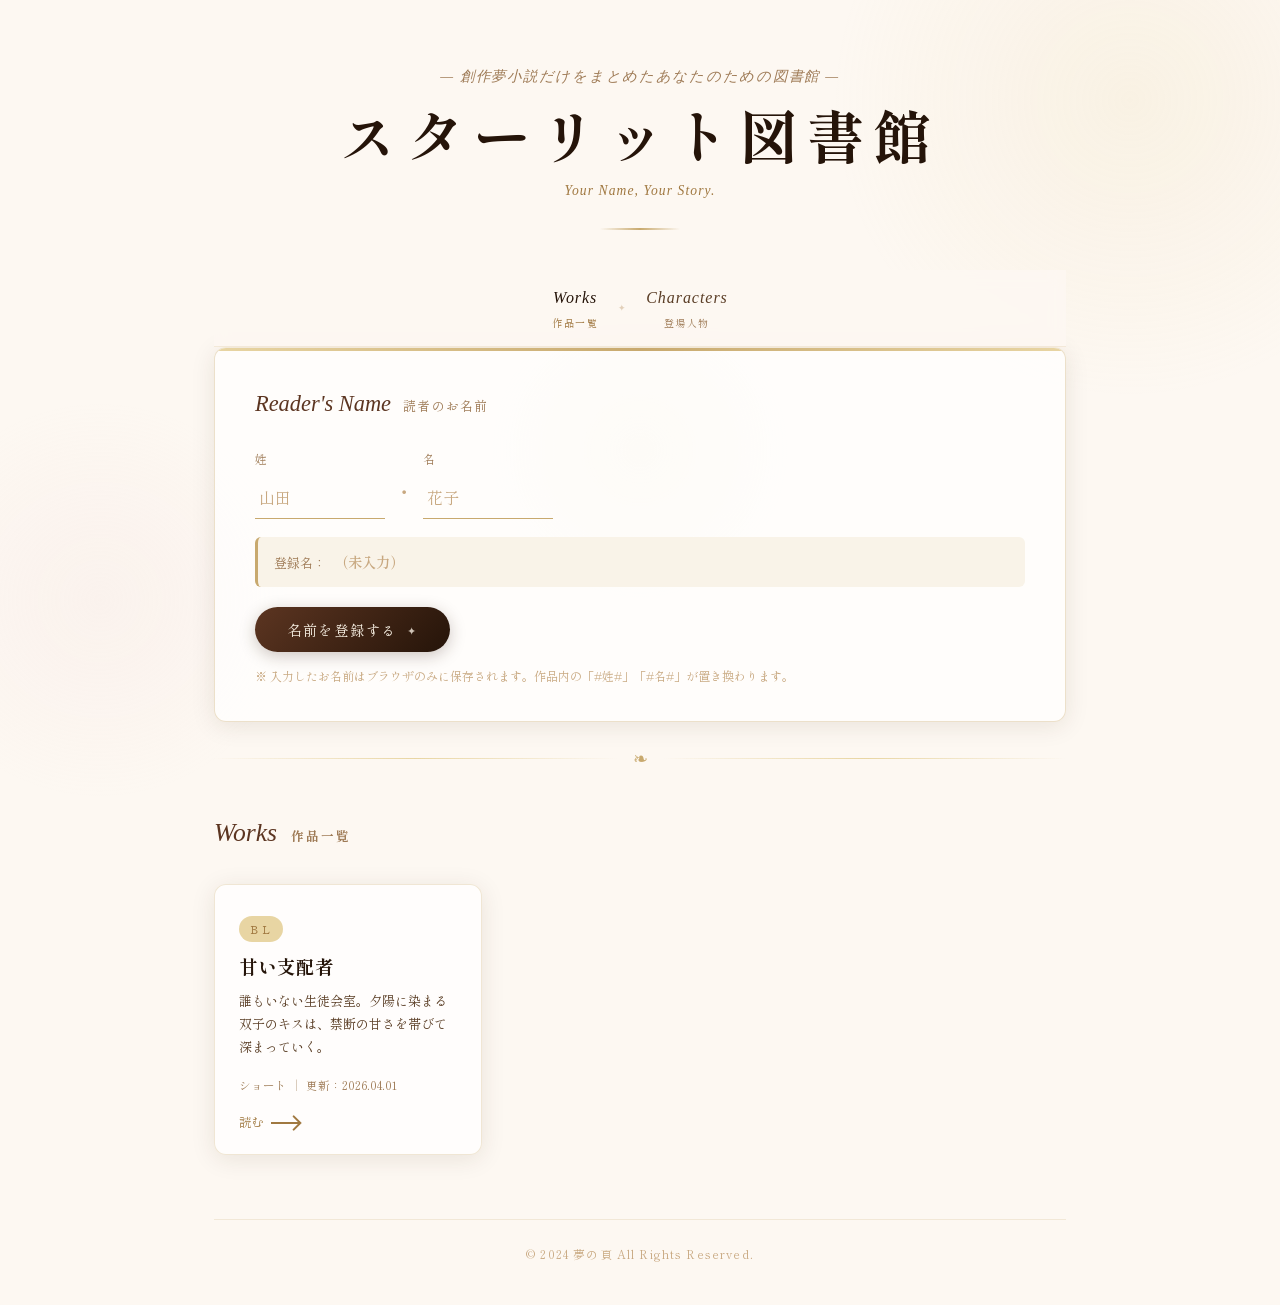
==== index.html @ 522d0944 "a" ====
<!DOCTYPE html>
<html lang="ja">
<head>
  <meta charset="UTF-8">
  <meta name="viewport" content="width=device-width, initial-scale=1.0">
  <title>夢小説サイト「スターリット図書館」</title>
  <link rel="stylesheet" href="css/style.css">
  <link rel="preconnect" href="https://fonts.googleapis.com">
  <link href="https://fonts.googleapis.com/css2?family=Shippori+Mincho:wght@400;500;600;700&family=Noto+Serif+JP:wght@300;400;500&family=IM+Fell+English:ital@0;1&display=swap" rel="stylesheet">
</head>
<body class="index-page">

  <!-- 背景装飾 -->
  <div class="bg-ornament bg-ornament--1"></div>
  <div class="bg-ornament bg-ornament--2"></div>
  <div class="bg-ornament bg-ornament--3"></div>

  <div class="page-wrapper">

    <!-- ヘッダー -->
    <header class="site-header">
      <div class="header-inner">
        <div class="site-title-block">
          <p class="site-subtitle">— 創作夢小説だけをまとめたあなたのための図書館 —</p>
          <h1 class="site-title">スターリット図書館</h1>
          <p class="site-catch">Your Name, Your Story.</p>
        </div>
      </div>
      <div class="header-deco"></div>
    </header>

    <!-- サイトナビゲーション -->
    <nav class="site-nav">
      <a href="index.html" class="site-nav__item site-nav__item--active">
        <span class="nav-en">Works</span>
        <span class="nav-ja">作品一覧</span>
      </a>
      <span class="site-nav__sep">✦</span>
      <a href="characters/index.html" class="site-nav__item">
        <span class="nav-en">Characters</span>
        <span class="nav-ja">登場人物</span>
      </a>
    </nav>

    <main class="main-content">

      <!-- 名前入力セクション -->
      <section class="name-section" id="nameSection">
        <div class="name-section__inner">
          <div class="name-section__label">
            <span class="label-en">Reader's Name</span>
            <span class="label-ja">読者のお名前</span>
          </div>

          <div class="name-form">
            <div class="name-form__fields">
              <div class="name-field">
                <label class="name-field__label" for="inputSei">姓</label>
                <div class="name-field__input-wrap">
                  <input
                    type="text"
                    id="inputSei"
                    class="name-field__input"
                    placeholder="山田"
                    maxlength="10"
                    autocomplete="off"
                  >
                  <span class="name-field__underline"></span>
                </div>
              </div>

              <div class="name-field__sep">・</div>

              <div class="name-field">
                <label class="name-field__label" for="inputMei">名</label>
                <div class="name-field__input-wrap">
                  <input
                    type="text"
                    id="inputMei"
                    class="name-field__input"
                    placeholder="花子"
                    maxlength="10"
                    autocomplete="off"
                  >
                  <span class="name-field__underline"></span>
                </div>
              </div>
            </div>

            <div class="name-form__preview" id="namePreview">
              <span class="preview-label">登録名：</span>
              <span class="preview-name" id="previewText">（未入力）</span>
            </div>

            <button class="name-save-btn" id="saveNameBtn">
              <span class="btn-text">名前を登録する</span>
              <span class="btn-icon">✦</span>
            </button>

            <p class="name-note">※ 入力したお名前はブラウザのみに保存されます。作品内の「#姓#」「#名#」が置き換わります。</p>
          </div>

          <div class="save-toast" id="saveToast">✦ 名前を登録しました</div>
        </div>
      </section>

      <!-- 区切り -->
      <div class="section-divider">
        <span class="divider-line"></span>
        <span class="divider-ornament">❧</span>
        <span class="divider-line"></span>
      </div>

      <!-- 作品一覧 -->
      <section class="works-section">
        <div class="works-section__header">
          <span class="works-label-en">Works</span>
          <h2 class="works-label-ja">作品一覧</h2>
        </div>

        <div class="works-grid" id="worksGrid">

          <!-- 作品カード 1 -->
          <a href="works/work01.html" class="work-card" data-work="01">
            <div class="work-card__inner">
              <div class="work-card__tag">ＢＬ</div>
              <h3 class="work-card__title">甘い支配者</h3>
              <p class="work-card__desc">誰もいない生徒会室。夕陽に染まる双子のキスは、禁断の甘さを帯びて深まっていく。</p>
              <div class="work-card__meta">
                <span class="meta-count">ショート</span>
                <span class="meta-sep">|</span>
                <span class="meta-update">更新：2026.04.01</span>
              </div>
              <div class="work-card__arrow">
                <span>読む</span>
                <svg viewBox="0 0 24 12" fill="none" xmlns="http://www.w3.org/2000/svg">
                  <path d="M0 6H22M17 1L22 6L17 11" stroke="currentColor" stroke-width="1.5" stroke-linecap="round"/>
                </svg>
              </div>
            </div>
            <div class="work-card__border-deco"></div>
          </a>

          

        </div>
      </section>

    </main>

    <footer class="site-footer">
      <p class="footer-copy">© 2024 夢の頁 All Rights Reserved.</p>
    </footer>

  </div>

  <script src="js/name.js"></script>
  <script src="js/index.js"></script>
</body>
</html>
---- css/style.css ----
/* =====================================================
   style.css — 夢小説サイト
   カラーテーマ: チョコレート × ミルクティー × ビスケット
   ===================================================== */

/* ── CSS 変数 ── */
:root {
  --choco:        #3d2314;
  --choco-dark:   #251409;
  --choco-mid:    #5c3521;
  --milk:         #e8d5b0;
  --milk-light:   #f5ede0;
  --milk-pale:    #fdf8f2;
  --biscuit:      #c8a96e;
  --biscuit-dark: #a07840;
  --biscuit-pale: #e8d5a3;
  --rose:         #c97070;
  --rose-pale:    #f0d8d8;
  --cream:        #f9f3e8;
  --text-dark:    #2a1a0e;
  --text-mid:     #5a3d25;
  --text-light:   #9e7a55;
  --text-pale:    #c8a880;

  --font-serif-ja: 'Shippori Mincho', 'Noto Serif JP', serif;
  --font-serif-en: 'IM Fell English', Georgia, serif;

  --shadow-soft: 0 4px 24px rgba(61,35,20,0.10);
  --shadow-mid:  0 8px 40px rgba(61,35,20,0.16);
  --radius:       12px;
  --radius-sm:    6px;

  --transition: 0.3s cubic-bezier(0.4, 0, 0.2, 1);
}

/* ── リセット & ベース ── */
*, *::before, *::after { box-sizing: border-box; margin: 0; padding: 0; }

html {
  font-size: 16px;
  scroll-behavior: smooth;
}

body {
  font-family: var(--font-serif-ja);
  background-color: var(--milk-pale);
  color: var(--text-dark);
  line-height: 1.8;
  min-height: 100vh;
  overflow-x: hidden;
}

a { text-decoration: none; color: inherit; }

img { max-width: 100%; display: block; }

/* ── 背景装飾 ── */
.bg-ornament {
  position: fixed;
  border-radius: 50%;
  pointer-events: none;
  z-index: 0;
  opacity: 0.18;
}
.bg-ornament--1 {
  width: 600px; height: 600px;
  background: radial-gradient(circle, var(--biscuit-pale), transparent 70%);
  top: -200px; right: -150px;
}
.bg-ornament--2 {
  width: 400px; height: 400px;
  background: radial-gradient(circle, var(--rose-pale), transparent 70%);
  bottom: 100px; left: -100px;
}
.bg-ornament--3 {
  width: 300px; height: 300px;
  background: radial-gradient(circle, var(--biscuit-pale), transparent 70%);
  top: 50%; left: 50%;
  transform: translate(-50%, -50%);
}

/* ── ページラッパー ── */
.page-wrapper {
  position: relative;
  z-index: 1;
  max-width: 900px;
  margin: 0 auto;
  padding: 0 24px;
}

/* =====================================================
   HEADER
   ===================================================== */
.site-header {
  text-align: center;
  padding: 64px 0 40px;
  position: relative;
}

.header-inner {
  display: inline-block;
  position: relative;
}

.site-subtitle {
  font-family: var(--font-serif-en);
  font-style: italic;
  font-size: 0.9rem;
  color: var(--text-light);
  letter-spacing: 0.12em;
  margin-bottom: 10px;
  opacity: 0;
  animation: fadeUp 0.8s ease 0.1s forwards;
}

.site-title {
  font-size: clamp(2.2rem, 6vw, 3.6rem);
  font-weight: 700;
  color: var(--choco-dark);
  letter-spacing: 0.15em;
  line-height: 1.2;
  opacity: 0;
  animation: fadeUp 0.8s ease 0.25s forwards;
}

.site-catch {
  font-family: var(--font-serif-en);
  font-style: italic;
  font-size: 0.85rem;
  color: var(--biscuit-dark);
  letter-spacing: 0.08em;
  margin-top: 10px;
  opacity: 0;
  animation: fadeUp 0.8s ease 0.4s forwards;
}

.header-deco {
  width: 80px;
  height: 2px;
  background: linear-gradient(90deg, transparent, var(--biscuit), transparent);
  margin: 24px auto 0;
  opacity: 0;
  animation: fadeIn 1s ease 0.6s forwards;
}

/* =====================================================
   名前入力セクション
   ===================================================== */
.name-section {
  margin: 0 0 20px;
  opacity: 0;
  animation: fadeUp 0.8s ease 0.5s forwards;
}

.name-section__inner {
  background: rgba(255,255,255,0.7);
  backdrop-filter: blur(12px);
  border: 1px solid rgba(200,169,110,0.35);
  border-radius: var(--radius);
  padding: 36px 40px;
  box-shadow: var(--shadow-soft);
  position: relative;
  overflow: hidden;
}

.name-section__inner::before {
  content: '';
  position: absolute;
  top: 0; left: 0; right: 0;
  height: 3px;
  background: linear-gradient(90deg, var(--biscuit-pale), var(--biscuit), var(--biscuit-pale));
}

.name-section__label {
  display: flex;
  align-items: baseline;
  gap: 12px;
  margin-bottom: 24px;
}

.label-en {
  font-family: var(--font-serif-en);
  font-style: italic;
  font-size: 1.4rem;
  color: var(--choco-mid);
}

.label-ja {
  font-size: 0.8rem;
  color: var(--text-light);
  letter-spacing: 0.1em;
}

/* ── 入力フィールド ── */
.name-form__fields {
  display: flex;
  align-items: flex-end;
  gap: 8px;
  flex-wrap: wrap;
}

.name-field {
  display: flex;
  flex-direction: column;
  gap: 6px;
}

.name-field__label {
  font-size: 0.75rem;
  color: var(--text-light);
  letter-spacing: 0.12em;
}

.name-field__input-wrap {
  position: relative;
}

.name-field__input {
  font-family: var(--font-serif-ja);
  font-size: 1.2rem;
  color: var(--choco-dark);
  background: transparent;
  border: none;
  border-bottom: 1.5px solid var(--biscuit);
  outline: none;
  padding: 6px 4px 8px;
  width: 130px;
  transition: border-color var(--transition);
  caret-color: var(--biscuit-dark);
}

.name-field__input::placeholder {
  color: var(--text-pale);
  font-size: 1rem;
}

.name-field__input:focus {
  border-bottom-color: var(--choco-mid);
}

.name-field__underline {
  position: absolute;
  bottom: 0; left: 0;
  width: 0;
  height: 2px;
  background: var(--choco-mid);
  transition: width 0.3s ease;
}

.name-field__input:focus + .name-field__underline {
  width: 100%;
}

.name-field__sep {
  font-size: 1.4rem;
  color: var(--text-pale);
  padding-bottom: 8px;
  user-select: none;
}

/* ── プレビュー ── */
.name-form__preview {
  margin-top: 18px;
  padding: 12px 16px;
  background: var(--cream);
  border-radius: var(--radius-sm);
  border-left: 3px solid var(--biscuit);
  font-size: 0.9rem;
  color: var(--text-mid);
  display: flex;
  align-items: center;
  gap: 8px;
}

.preview-label {
  color: var(--text-light);
  font-size: 0.8rem;
}

.preview-name {
  font-weight: 600;
  color: var(--text-pale);
  transition: color 0.3s;
}

.preview-name.has-name {
  color: var(--choco-mid);
}

/* ── 登録ボタン ── */
.name-save-btn {
  margin-top: 20px;
  display: inline-flex;
  align-items: center;
  gap: 10px;
  padding: 12px 32px;
  background: linear-gradient(135deg, var(--choco-mid), var(--choco-dark));
  color: var(--milk-light);
  font-family: var(--font-serif-ja);
  font-size: 0.9rem;
  letter-spacing: 0.12em;
  border: none;
  border-radius: 100px;
  cursor: pointer;
  box-shadow: 0 4px 16px rgba(61,35,20,0.25);
  transition: all var(--transition);
  position: relative;
  overflow: hidden;
}

.name-save-btn::after {
  content: '';
  position: absolute;
  inset: 0;
  background: rgba(255,255,255,0);
  transition: background 0.2s;
}

.name-save-btn:hover {
  transform: translateY(-2px);
  box-shadow: 0 8px 24px rgba(61,35,20,0.3);
}

.name-save-btn:hover::after {
  background: rgba(255,255,255,0.06);
}

.name-save-btn:active {
  transform: translateY(0);
}

.btn-icon {
  font-size: 0.7rem;
  opacity: 0.8;
}

/* ── 注釈 ── */
.name-note {
  margin-top: 14px;
  font-size: 0.75rem;
  color: var(--text-pale);
  line-height: 1.6;
}

/* ── トースト ── */
.save-toast {
  position: fixed;
  bottom: 40px;
  left: 50%;
  transform: translateX(-50%) translateY(20px);
  background: var(--choco-dark);
  color: var(--milk-light);
  padding: 12px 28px;
  border-radius: 100px;
  font-size: 0.85rem;
  letter-spacing: 0.1em;
  box-shadow: var(--shadow-mid);
  opacity: 0;
  pointer-events: none;
  transition: all 0.35s cubic-bezier(0.34, 1.56, 0.64, 1);
  z-index: 9999;
}

.save-toast.show {
  opacity: 1;
  transform: translateX(-50%) translateY(0);
}

/* =====================================================
   セクション区切り
   ===================================================== */
.section-divider {
  display: flex;
  align-items: center;
  gap: 16px;
  margin: 10px 0 36px;
  opacity: 0;
  animation: fadeIn 1s ease 0.8s forwards;
}

.divider-line {
  flex: 1;
  height: 1px;
  background: linear-gradient(90deg, transparent, var(--biscuit-pale), transparent);
}

.divider-ornament {
  font-size: 1.1rem;
  color: var(--biscuit);
}

/* =====================================================
   作品一覧
   ===================================================== */
.works-section {
  margin-bottom: 64px;
  opacity: 0;
  animation: fadeUp 0.8s ease 0.9s forwards;
}

.works-section__header {
  display: flex;
  align-items: baseline;
  gap: 14px;
  margin-bottom: 28px;
}

.works-label-en {
  font-family: var(--font-serif-en);
  font-style: italic;
  font-size: 1.6rem;
  color: var(--choco-mid);
}

.works-label-ja {
  font-size: 0.8rem;
  color: var(--text-light);
  letter-spacing: 0.15em;
}

/* ── 作品グリッド ── */
.works-grid {
  display: grid;
  grid-template-columns: repeat(auto-fill, minmax(260px, 1fr));
  gap: 24px;
}

/* ── 作品カード ── */
.work-card {
  display: block;
  position: relative;
  background: rgba(255,255,255,0.75);
  backdrop-filter: blur(8px);
  border: 1px solid rgba(200,169,110,0.28);
  border-radius: var(--radius);
  overflow: hidden;
  box-shadow: var(--shadow-soft);
  transition: all var(--transition);
  cursor: pointer;
}

.work-card:hover {
  transform: translateY(-5px);
  box-shadow: var(--shadow-mid);
  border-color: rgba(200,169,110,0.5);
}

.work-card__inner {
  padding: 28px 24px 20px;
}

.work-card__border-deco {
  position: absolute;
  top: 0; left: 0; right: 0;
  height: 2px;
  background: linear-gradient(90deg, transparent, var(--biscuit), transparent);
  transform: scaleX(0);
  transition: transform 0.4s ease;
}

.work-card:hover .work-card__border-deco {
  transform: scaleX(1);
}

.work-card__tag {
  display: inline-block;
  font-size: 0.7rem;
  color: var(--biscuit-dark);
  background: var(--biscuit-pale);
  padding: 3px 10px;
  border-radius: 100px;
  letter-spacing: 0.1em;
  margin-bottom: 12px;
}

.work-card__title {
  font-size: 1.15rem;
  font-weight: 700;
  color: var(--choco-dark);
  letter-spacing: 0.06em;
  margin-bottom: 10px;
  line-height: 1.4;
}

.work-card__desc {
  font-size: 0.82rem;
  color: var(--text-mid);
  line-height: 1.75;
  margin-bottom: 16px;
}

.work-card__meta {
  display: flex;
  align-items: center;
  gap: 8px;
  font-size: 0.72rem;
  color: var(--text-light);
  margin-bottom: 16px;
}

.meta-sep { opacity: 0.4; }

.work-card__arrow {
  display: flex;
  align-items: center;
  gap: 8px;
  font-size: 0.78rem;
  color: var(--biscuit-dark);
  transition: gap 0.2s;
}

.work-card__arrow svg {
  width: 32px;
  height: auto;
  transition: transform 0.2s;
}

.work-card:hover .work-card__arrow {
  gap: 12px;
}

.work-card:hover .work-card__arrow svg {
  transform: translateX(4px);
}

/* =====================================================
   FOOTER
   ===================================================== */
.site-footer {
  text-align: center;
  padding: 24px 0 40px;
  border-top: 1px solid rgba(200,169,110,0.2);
}

.footer-copy {
  font-size: 0.72rem;
  color: var(--text-pale);
  letter-spacing: 0.1em;
}

/* =====================================================
   作品ページ専用スタイル
   ===================================================== */

/* ── 読者名バー ── */
.reader-name-bar {
  background: var(--cream);
  border-bottom: 1px solid rgba(200,169,110,0.3);
  padding: 10px 24px;
  display: flex;
  align-items: center;
  justify-content: space-between;
  flex-wrap: wrap;
  gap: 8px;
}

.reader-name-bar__left {
  font-size: 0.8rem;
  color: var(--text-light);
  display: flex;
  align-items: center;
  gap: 10px;
}

.reader-name-bar__icon {
  color: var(--biscuit);
}

.reader-name-current {
  font-weight: 600;
  color: var(--choco-mid);
}

.change-name-btn {
  font-family: var(--font-serif-ja);
  font-size: 0.75rem;
  color: var(--text-light);
  background: none;
  border: 1px solid var(--biscuit-pale);
  border-radius: 100px;
  padding: 4px 14px;
  cursor: pointer;
  transition: all 0.2s;
}

.change-name-btn:hover {
  background: var(--biscuit-pale);
  color: var(--choco-mid);
  border-color: var(--biscuit);
}

/* ── 作品ヘッダー ── */
.novel-header {
  padding: 48px 0 32px;
  text-align: center;
  position: relative;
}

.novel-tag {
  display: inline-block;
  font-size: 0.72rem;
  color: var(--biscuit-dark);
  background: var(--biscuit-pale);
  padding: 4px 14px;
  border-radius: 100px;
  letter-spacing: 0.1em;
  margin-bottom: 16px;
}

.novel-title {
  font-size: clamp(1.6rem, 5vw, 2.4rem);
  font-weight: 700;
  color: var(--choco-dark);
  letter-spacing: 0.1em;
  margin-bottom: 8px;
  line-height: 1.35;
}

.novel-subtitle {
  font-size: 0.85rem;
  color: var(--text-light);
  font-style: italic;
  margin-bottom: 20px;
}

.novel-meta {
  display: flex;
  justify-content: center;
  gap: 20px;
  font-size: 0.75rem;
  color: var(--text-pale);
}

.novel-deco {
  margin-top: 24px;
  display: flex;
  align-items: center;
  justify-content: center;
  gap: 12px;
  color: var(--biscuit);
  font-size: 0.85rem;
  opacity: 0.7;
}

.novel-deco::before,
.novel-deco::after {
  content: '';
  display: block;
  width: 60px;
  height: 1px;
  background: linear-gradient(90deg, transparent, var(--biscuit));
}

.novel-deco::after {
  background: linear-gradient(90deg, var(--biscuit), transparent);
}

/* ── 本文 ── */
.novel-body-wrap {
  max-width: 680px;
  margin: 0 auto;
  padding: 0 8px 64px;
}

.novel-body {
  font-size: 1rem;
  line-height: 2.1;
  color: var(--text-dark);
  letter-spacing: 0.04em;
}

.novel-body p {
  margin-bottom: 1.6em;
}

.novel-body .scene-break {
  text-align: center;
  color: var(--biscuit);
  margin: 2em 0;
  letter-spacing: 0.5em;
  font-size: 0.8rem;
  opacity: 0.6;
}

/* ── ページナビ ── */
.novel-nav {
  display: flex;
  justify-content: space-between;
  align-items: center;
  padding: 24px 0 40px;
  border-top: 1px solid rgba(200,169,110,0.2);
  gap: 16px;
  flex-wrap: wrap;
}

.novel-nav__btn {
  display: inline-flex;
  align-items: center;
  gap: 8px;
  padding: 10px 24px;
  border: 1px solid var(--biscuit-pale);
  border-radius: 100px;
  font-family: var(--font-serif-ja);
  font-size: 0.82rem;
  color: var(--text-mid);
  background: rgba(255,255,255,0.6);
  transition: all 0.2s;
  cursor: pointer;
}

.novel-nav__btn:hover {
  background: var(--biscuit-pale);
  border-color: var(--biscuit);
  color: var(--choco-mid);
}

.novel-nav__btn--disabled {
  opacity: 0.3;
  pointer-events: none;
}

.novel-nav__back {
  font-size: 0.78rem;
  color: var(--text-light);
  display: flex;
  align-items: center;
  gap: 6px;
  transition: color 0.2s;
}

.novel-nav__back:hover { color: var(--choco-mid); }

/* =====================================================
   アニメーション
   ===================================================== */
@keyframes fadeUp {
  from { opacity: 0; transform: translateY(16px); }
  to   { opacity: 1; transform: translateY(0); }
}

@keyframes fadeIn {
  from { opacity: 0; }
  to   { opacity: 1; }
}

/* =====================================================
   サイトナビゲーション（ライトページ用）
   characters.css でも拡張されます
   ===================================================== */
.site-nav {
  display: flex;
  align-items: center;
  justify-content: center;
  gap: 20px;
  padding: 14px 24px;
  border-bottom: 1px solid rgba(200,169,110,0.2);
  background: rgba(253,248,242,0.9);
  backdrop-filter: blur(8px);
  position: relative;
  z-index: 10;
  margin-bottom: 0;
}

.site-nav__item {
  display: flex;
  flex-direction: column;
  align-items: center;
  gap: 2px;
  text-decoration: none;
  transition: all 0.25s;
}

.site-nav__item .nav-en {
  font-family: var(--font-serif-en);
  font-style: italic;
  font-size: 1rem;
  letter-spacing: 0.06em;
  color: var(--text-mid);
  transition: color 0.25s;
}

.site-nav__item .nav-ja {
  font-size: 0.62rem;
  letter-spacing: 0.15em;
  color: var(--text-light);
  transition: color 0.25s;
}

.site-nav__item:hover .nav-en,
.site-nav__item--active .nav-en {
  color: var(--choco-dark);
}

.site-nav__item:hover .nav-ja,
.site-nav__item--active .nav-ja {
  color: var(--biscuit-dark);
}

.site-nav__sep {
  font-size: 0.55rem;
  color: var(--text-pale);
  opacity: 0.5;
}

/* =====================================================
   レスポンシブ
   ===================================================== */
@media (max-width: 600px) {
  .page-wrapper { padding: 0 16px; }
  .name-section__inner { padding: 24px 20px; }
  .name-field__input { width: 100px; }
  .works-grid { grid-template-columns: 1fr; }
  .novel-body-wrap { padding: 0 0 48px; }
}
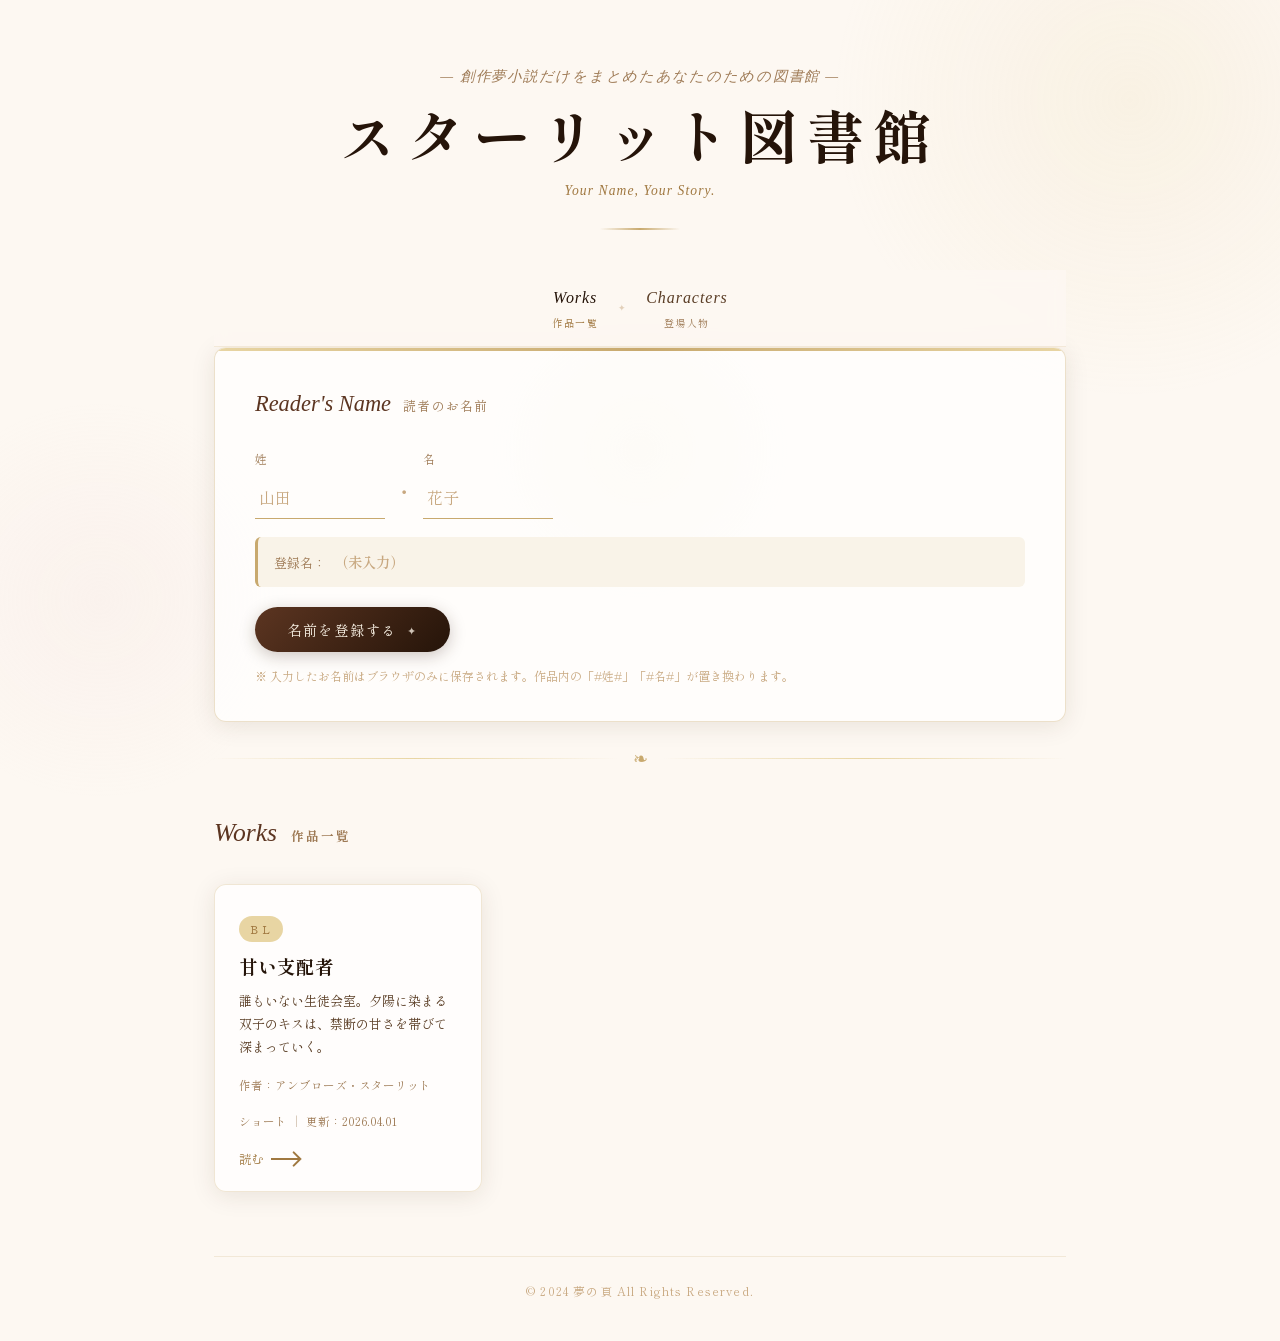
==== commit 866570e7: "Update index.html" ====
--- a/index.html
+++ b/index.html
@@ -127,6 +127,8 @@
               <h3 class="work-card__title">甘い支配者</h3>
               <p class="work-card__desc">誰もいない生徒会室。夕陽に染まる双子のキスは、禁断の甘さを帯びて深まっていく。</p>
               <div class="work-card__meta">
+              <p>作者：アンブローズ・スターリット</p></div>
+              <div class="work-card__meta">
                 <span class="meta-count">ショート</span>
                 <span class="meta-sep">|</span>
                 <span class="meta-update">更新：2026.04.01</span>
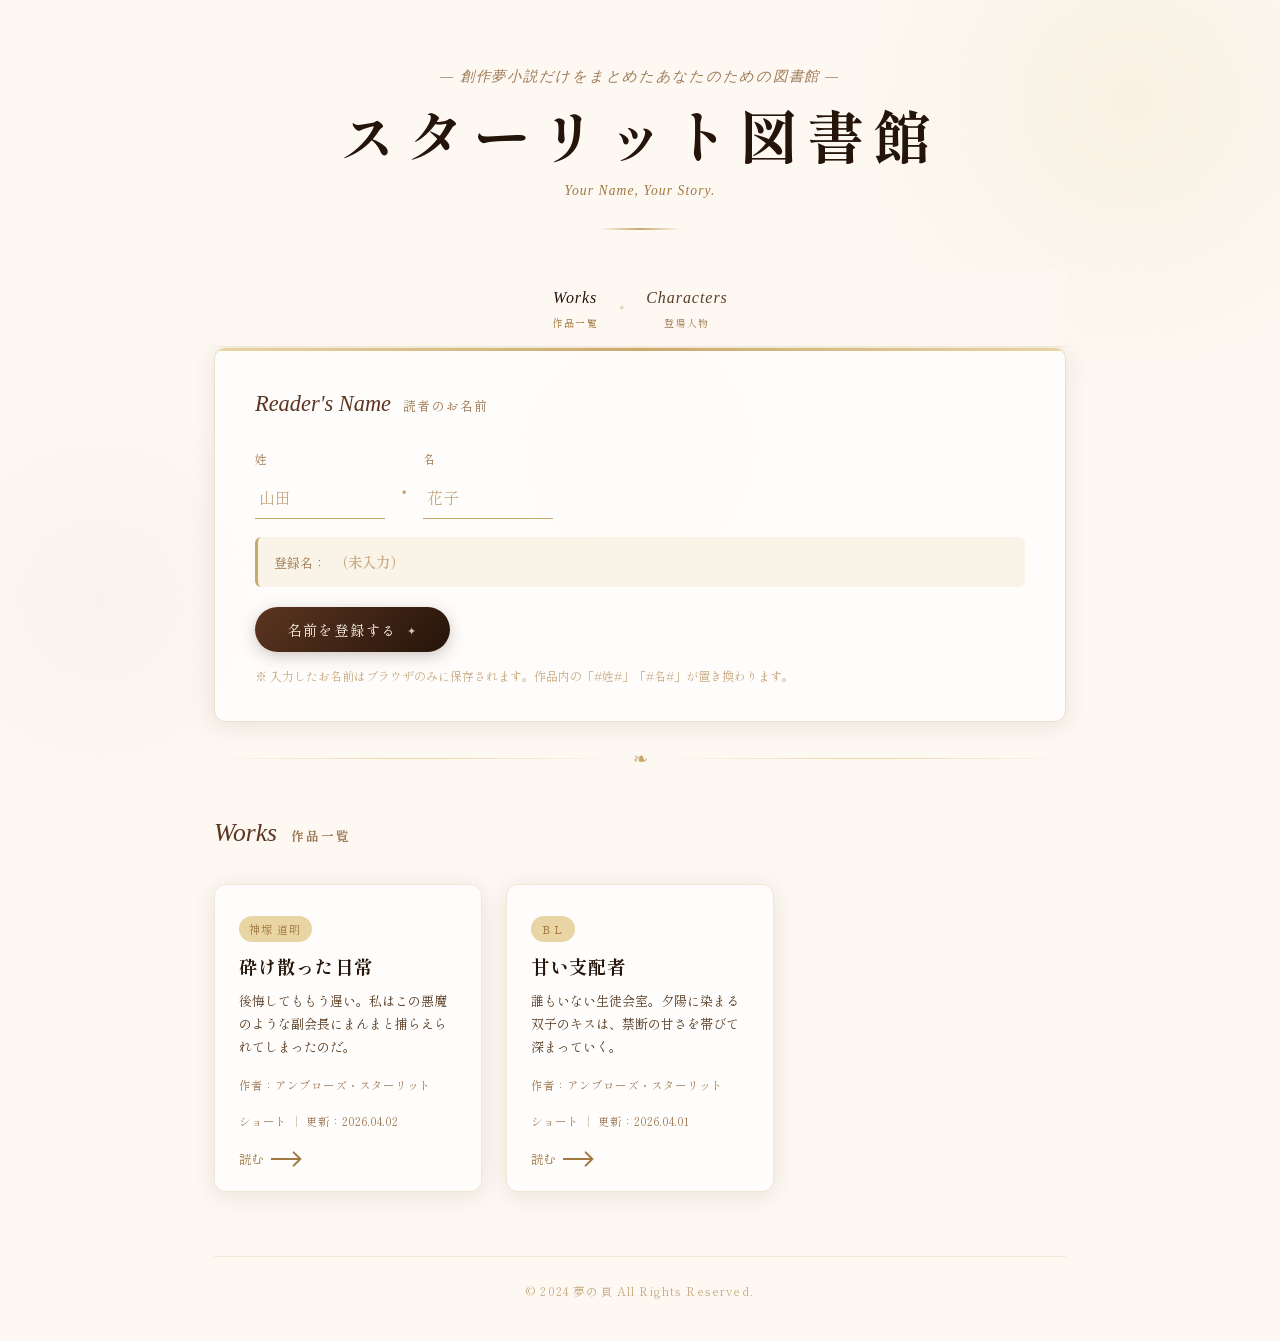
==== commit 4f80f121: "a" ====
--- a/index.html
+++ b/index.html
@@ -120,6 +120,29 @@
 
         <div class="works-grid" id="worksGrid">
 
+          <!-- 作品カード 2 -->
+          <a href="works/work02.html" class="work-card" data-work="01">
+            <div class="work-card__inner">
+              <div class="work-card__tag">神塚 道明</div>
+              <h3 class="work-card__title">砕け散った日常</h3>
+              <p class="work-card__desc">後悔してももう遅い。私はこの悪魔のような副会長にまんまと捕らえられてしまったのだ。</p>
+              <div class="work-card__meta">
+              <p>作者：アンブローズ・スターリット</p></div>
+              <div class="work-card__meta">
+                <span class="meta-count">ショート</span>
+                <span class="meta-sep">|</span>
+                <span class="meta-update">更新：2026.04.02</span>
+              </div>
+              <div class="work-card__arrow">
+                <span>読む</span>
+                <svg viewBox="0 0 24 12" fill="none" xmlns="http://www.w3.org/2000/svg">
+                  <path d="M0 6H22M17 1L22 6L17 11" stroke="currentColor" stroke-width="1.5" stroke-linecap="round"/>
+                </svg>
+              </div>
+            </div>
+            <div class="work-card__border-deco"></div>
+          </a>
+
           <!-- 作品カード 1 -->
           <a href="works/work01.html" class="work-card" data-work="01">
             <div class="work-card__inner">
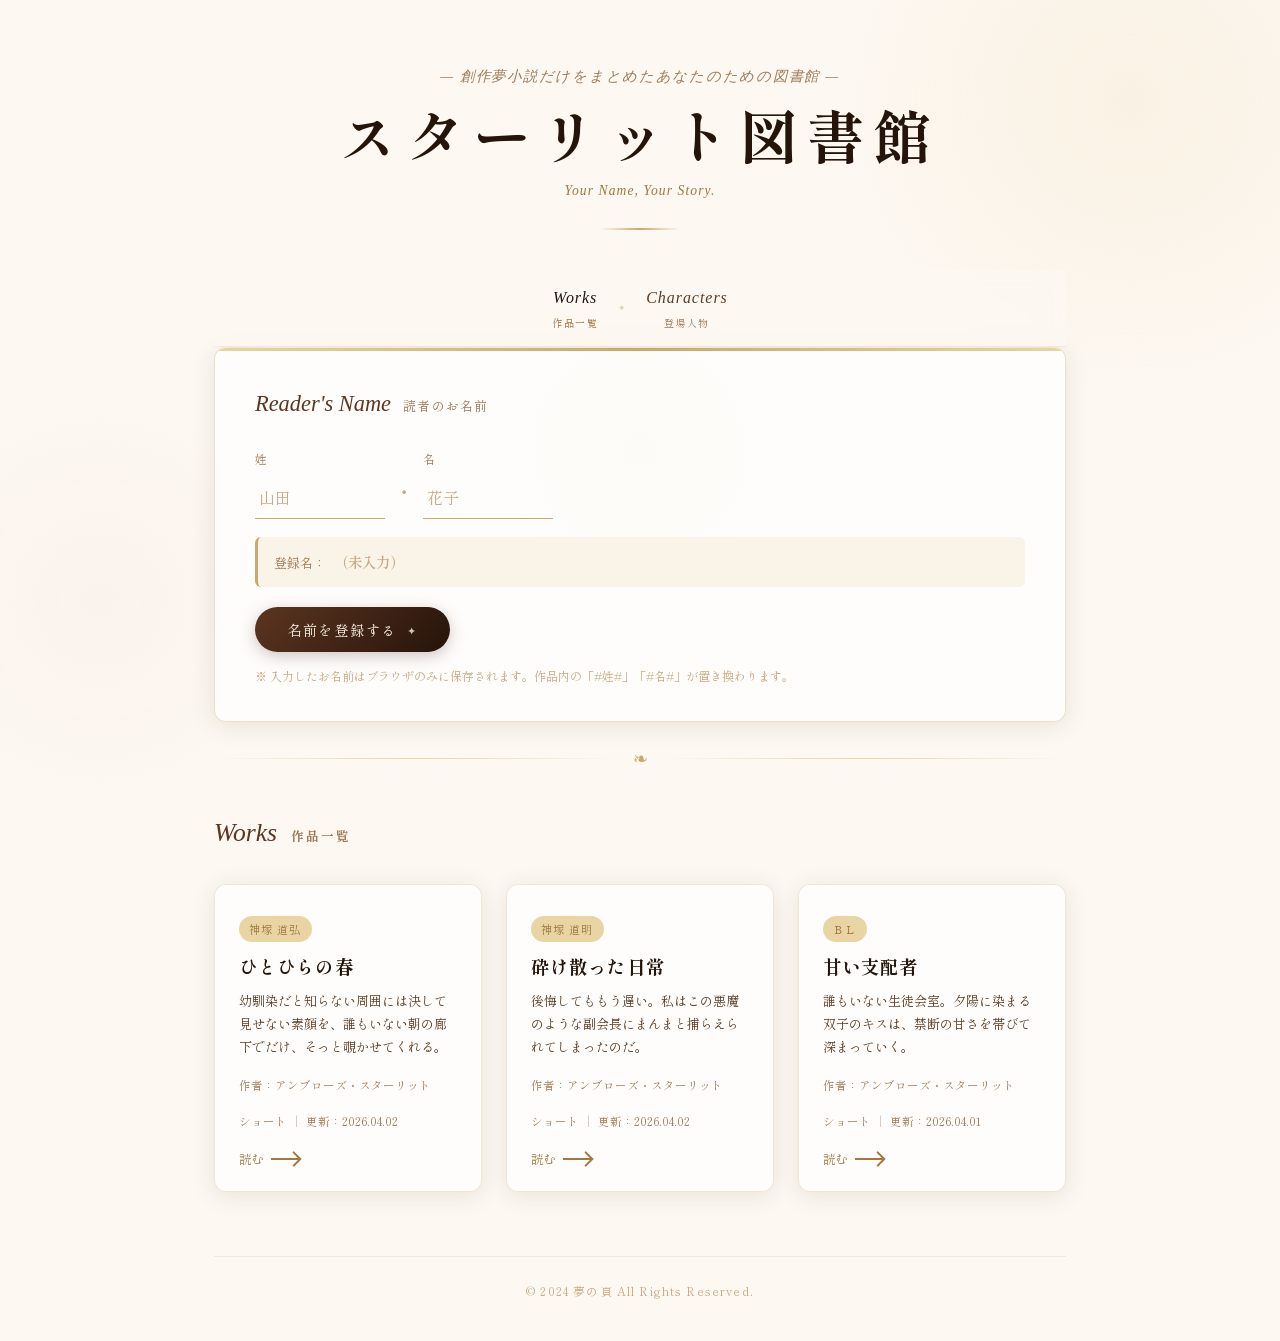
==== commit 9943ebe8: "a" ====
--- a/index.html
+++ b/index.html
@@ -120,6 +120,29 @@
 
         <div class="works-grid" id="worksGrid">
 
+          <!-- 作品カード 3 -->
+          <a href="works/work03.html" class="work-card" data-work="01">
+            <div class="work-card__inner">
+              <div class="work-card__tag">神塚 道弘</div>
+              <h3 class="work-card__title">ひとひらの春</h3>
+              <p class="work-card__desc">幼馴染だと知らない周囲には決して見せない素顔を、誰もいない朝の廊下でだけ、そっと覗かせてくれる。</p>
+              <div class="work-card__meta">
+              <p>作者：アンブローズ・スターリット</p></div>
+              <div class="work-card__meta">
+                <span class="meta-count">ショート</span>
+                <span class="meta-sep">|</span>
+                <span class="meta-update">更新：2026.04.02</span>
+              </div>
+              <div class="work-card__arrow">
+                <span>読む</span>
+                <svg viewBox="0 0 24 12" fill="none" xmlns="http://www.w3.org/2000/svg">
+                  <path d="M0 6H22M17 1L22 6L17 11" stroke="currentColor" stroke-width="1.5" stroke-linecap="round"/>
+                </svg>
+              </div>
+            </div>
+            <div class="work-card__border-deco"></div>
+          </a>
+
           <!-- 作品カード 2 -->
           <a href="works/work02.html" class="work-card" data-work="01">
             <div class="work-card__inner">
